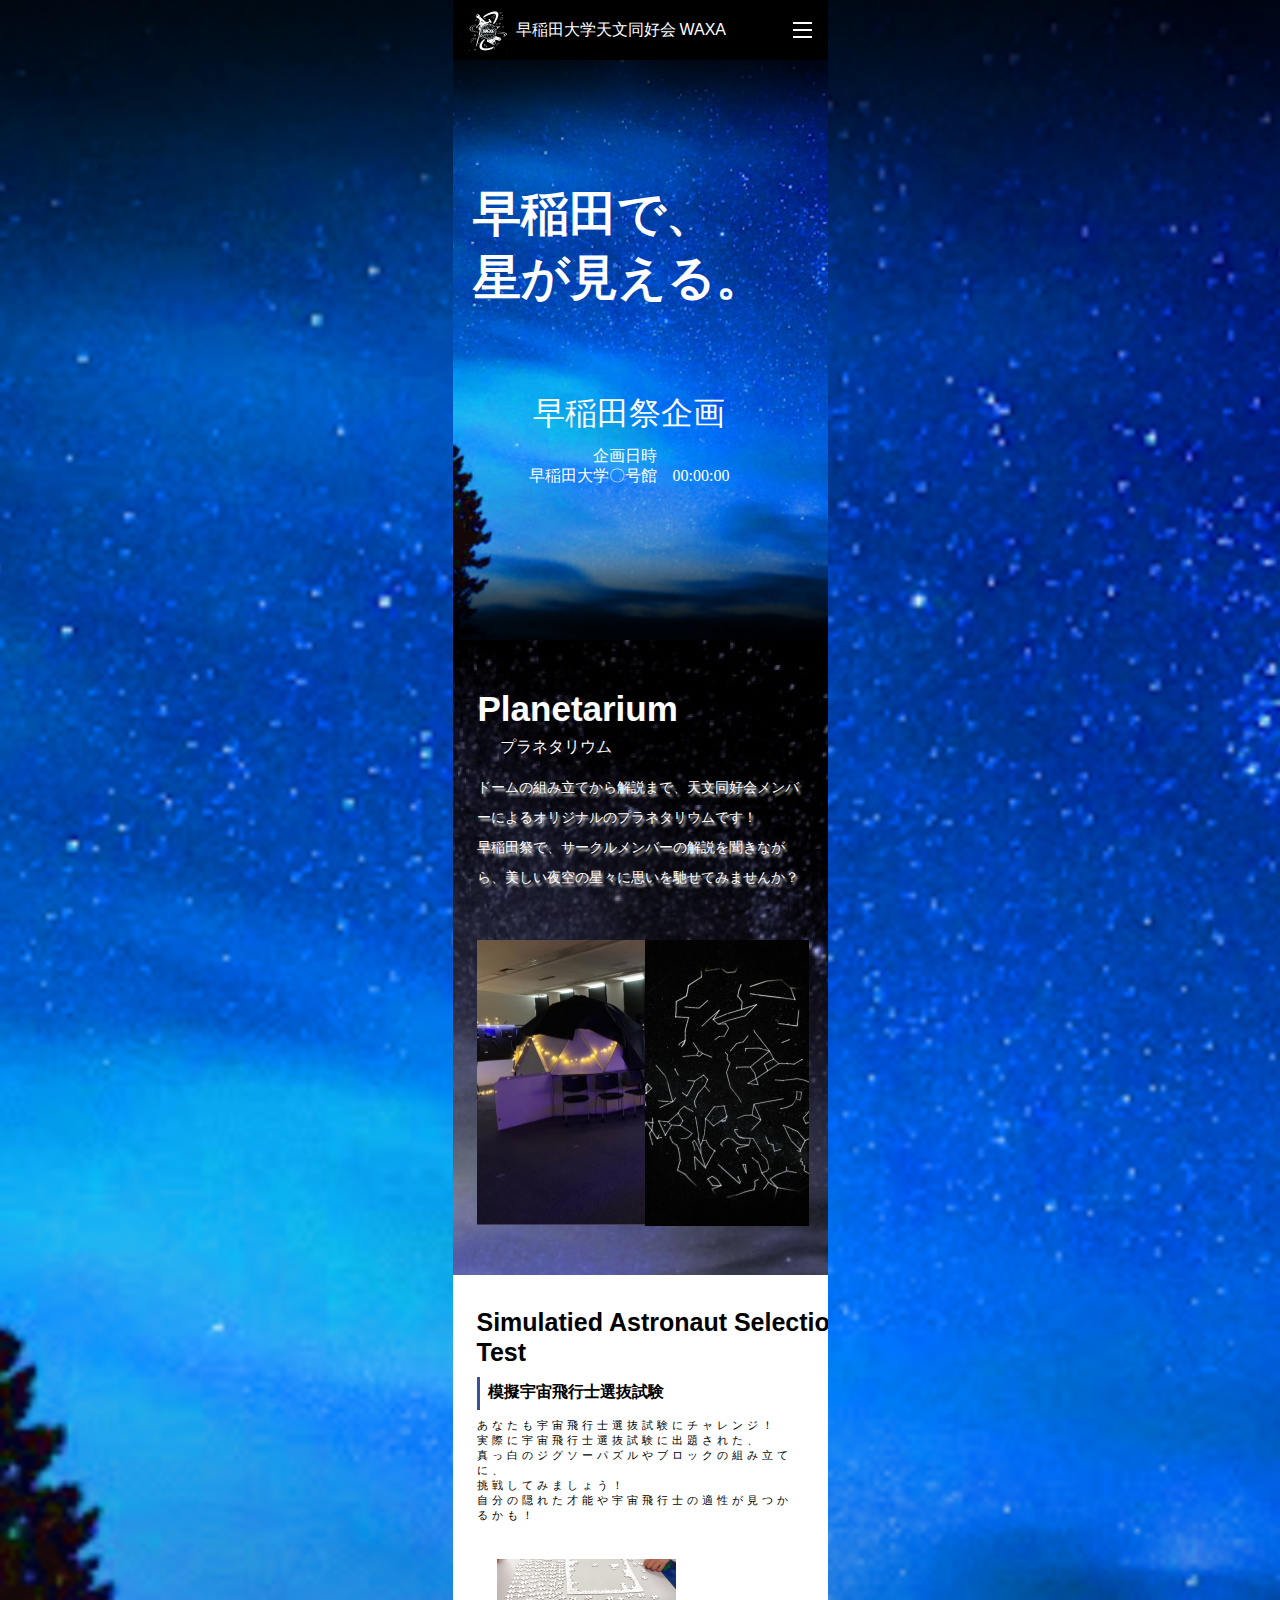
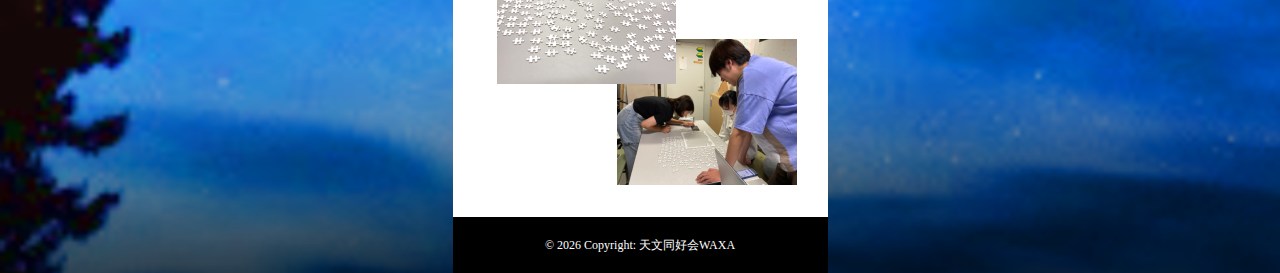
==== wasesai2023.html @ 203a594e "add wasesai-page" ====
<!DOCTYPE html>
<html lang="ja">
  <head>
    <meta charset="UTF-8" />
    <meta http-equiv="X-UA-Compatible" content="IE=edge" />
    <meta name="viewport" content="width=device-width, initial-scale=1.0" />
    <title>早稲田祭企画</title>
    <link
      rel="stylesheet"
      type="text/css"
      href="WAXAFestival.css"
      media="all"
    />
  </head>
  <body>
    <div class=leftcontents>
      <canvas></canvas>

    </div>
    <!--<video src="images/Starry sky.mp4" loop autoplay></video>-->
    <div class="container">
    <!-- ヘッダー　ここから -->
      <header id="header">
      <div class="header_wrapper">
          <div class="header_logoandtitle">
              <a href="index.html"><img src="images/logo-icon-white 1.png" alt="WAXA_logo" id="header_waxa_logo" /></a>
              <a href="index.html">
                  <h1>
                      早稲田大学天文同好会 <span>WAXA</span>
                  </h1>
              </a>
          </div>

          <div class="header_menu-content-pc">
              <ul>
                  <li>
                      <a href="index.html#activity" class="header_menu_hover">活動内容</a>
                  </li>
                  <li>
                      <a href="index.html#information" class="header_menu_hover">情報</a>
                  </li>
                  <li>
                      <a href="index.html#place" class="header_menu_hover">活動場所</a>
                  </li>
                  <li>
                      <a href="https://www.instagram.com/waxa_tenmon/"><img src="src/instagram-logo.svg" class="header_menu_sns_transform" alt="instagram link"></a>
                  </li>
                  <li>
                      <a href="https://twitter.com/waxa_souten"><img src="src/twitter-logo.svg" class="header_menu_sns_transform" alt="Twitter link"></a>
                  </li>
                  <li>
                      <a href="index.html#contact" id="header_application-btn" class="header_menu_btn_transform">入会はこちら</a>
                  </li>
              </ul>
          </div>
      </div>
      <div class="header_hamburger-menu">
          <input type="checkbox" id="header_menu-btn-check" />
          <label for="header_menu-btn-check" class="header_menu-btn"><span></span></label>
          <!-- ここからメニュー -->
          <div class="header_menu-content">
              <ul>
                  <li>
                      <label for="header_menu-btn-check" onclick="location.href='index.html#activity'" class="header_menu_hover">活動内容</label>
                  </li>
                  <li>
                      <label for="header_menu-btn-check" onclick="location.href='index.html#information'">情報</label>
                  </li>
                  <li>
                      <label for="header_menu-btn-check" onclick="location.href='index.html#place'">活動場所</label>
                  </li>
                  <li>
                      <label for="header_menu-btn-check" onclick="location.href='https://www.instagram.com/waxa_tenmon/'">Instagram</label>
                  </li>
                  <li>
                      <label for="header_menu-btn-check" onclick="location.href='https://twitter.com/waxa_souten'">Twitter</label>
                  </li>
                  <li>
                      <label for="header_menu-btn-check" onclick="location.href='index.html#contact'">お問い合わせ</label>
                  </li>
              </ul>
          </div>
          <!--ここまでメニュー-->
      </div>

      </header>
    <!-- ヘッダー　ここまで -->
      <main>
        <img
            class="backimg0"
            src="images/星空top.png"
          />
        <div class="section1">
          <img
            class="backimg1"
            src="images/星空top.png"
          /><!--背景の星空-->
          <h1 class="wasedade">早稲田で、<br>星が見える。</h1><!--タイトル-->
          <!--縦方向に羅列-->
          <p class="wasedasaikikaku">早稲田祭企画</p>
          <p class="kikakunichizi">企画日時</p>
          <p class="placetime">早稲田大学〇号館　00:00:00</p>
          <!--
          <p class="basyoha">場所は</p>
          <div class="box"></div>
          <p class="undertop">____________</p>
          <p class="seirikenha">整理券は</p>
          <div class="box2"></div>
          <div class="kochira">        
            <a href="#section61" class="atag"><p class="kochiratop">こちら</p></a>
            <a href="#section41"class="atag"><p class="kochirabottom" >  こちら</p></a>
          </div>  
          
          <p class="underbottom">_______________</p>

        -->
        </div>
        <div class="section2">
        
          <div class="planeta-shashin-back">
            <h2 class="planeta-title">
              Planetarium
            </h2>
            <div class="planeta-taira">
              <img class="planeta-bou" src="IMG_5804.png" alt="">
                <p class="planeta-sub">
                   プラネタリウム
                 </p>
            </div>
            <p class="planeta-bun">
                ドームの組み立てから解説まで、天文同好会メンバーによるオリジナルのプラネタリウムです！</br>
                早稲田祭で、サークルメンバーの解説を聞きながら、美しい夜空の星々に思いを馳せてみませんか？
            </p>
            <div class="planeta-shashin">
              <img class="planeta-shashin-second" src="images/IMG_5801.png" alt="">
            </div>
          </div>
          
        </div>
        <div class="section3">
          <h2 class="Simulated">Simulatied Astronaut Selection Test</h2>
          <div class="mock">
            <div class="linestand"></div>
            <h2 class="mocktest">模擬宇宙飛行士選抜試験</h2>
          </div>
          <p class="mockexplain">あなたも宇宙飛行士選抜試験にチャレンジ！<br>実際に宇宙飛行士選抜試験に出題された、<br>真っ白のジグソーパズルやブロックの組み立てに、<br>挑戦してみましょう！<br>自分の隠れた才能や宇宙飛行士の適性が見つかるかも！</p>
          <img class="puzzle1" src="images/waxa宇宙飛行士　パズル1.png">
          <img class="puzzle2" src="images/WINKpazuru 2.png">
        </div>
        <!---
        <section id="section41">
        </section>
          <div class="section4" >
          
            <h1 class="Tickets">Tickets</h1>
            <div class="About">
              <div class="linestand2"></div>
              <p class="Abouttickets">整理券について</p>
            </div>
          </div>
        
        <div class="section5">
          <section id="gallery">
            <div class="gallery_container fade">
                <div class="gallery_title">
                    <h2 style="margin: 0" class="gallery_title_h2">Gallery</h2>
                </div>

                <div class="gallery_text">
                    <p><span>活動風景</span></p>
                </div>
            </div>

            <div class="swiper-parent fade">

                <div class="swiper-container">

                    <div class="swiper-wrapper">

                        <div class="swiper-slide"><img src="images/IMG_2893 1.png" alt="Swiper01"></div>
                        <div class="swiper-slide"><img src="images/IMG_2893 1.png" alt="Swiper02"></div>
                        <div class="swiper-slide"><img src="images/IMG_2893 1.png" alt="Swiper03"></div>
                        <div class="swiper-slide"><img src="images/IMG_2893 1.png" alt="Swiper05"></div>
                        <div class="swiper-slide"><img src="images/IMG_2893 1.png" alt="Swiper06"></div>
                        <div class="swiper-slide"><img src="images/IMG_2893 1.png" alt="Swiper01"></div>
                        <div class="swiper-slide"><img src="images/IMG_2893 1.png" alt="Swiper03"></div>
                        <div class="swiper-slide"><img src="images/IMG_2893 1.png" alt="Swiper06"></div>
                    </div>

                    <div class="swiper-pagination"></div>

                    <div class="swiper-button-prev gallery_button_pc_only"></div>

                    <div class="swiper-button-next gallery_button_pc_only"></div>
                </div>
            </div>


          </section>
        </div>
        <section id="section61"></section>
        <div class="section6">
            <img class="backimg2" src="images/539_20230902161349 1.png">
            <h1 class="Place">Place</h1>
            <div class="ToGo">
              <div class="linestand3"></div>
              <p class="Tenzibasho">展示場所への行き方</p>
            
              
                <img class="map1" src="images/map-dummy-sp 3.png">
                <img class="map2" src="images/map-dummy-sp 3.png">
                <img class="map2" src="images/map-dummy-sp 3.png">
                <img class="map2" src="images/map-dummy-sp 3.png">
                <img class="map2" src="images/map-dummy-sp 3.png">
                <p class="mapexplain">展示会場は～～～～～～です。活動の詳細についてはTwitterやInstagramをご覧ください。<br>天文同好会WAXAに、是非星を見に来てください！</p>
            
            </div>
        
      </main>
    -->
      <footer id="footer">
        <div class="footer_wrapper">
            <p>&copy;
                <script type="text/javascript">
                    myDate = new Date();
                    myYear = myDate.getFullYear();
                    document.write(myYear);
                </script>
                Copyright: 天文同好会WAXA
            </p>
        </div>
      </footer>
    <!-- フッター　ここまで -->
    </div>
    <script src="https://cdnjs.cloudflare.com/ajax/libs/Swiper/4.3.3/js/swiper.min.js"></script>
    <script type="text/javascript" src="main.js"></script>
  </body>
  
</html>
---- WAXAFestival.css ----
html {
    scroll-behavior: smooth;
    font-size: 62.5%;
    font-family: "Noto Sans", serif;
    margin: 0;
}

body * {
    font-family: "Noto Sans JP", sans-serif;
    box-sizing: border-box;
    text-decoration: none;
    

}
body{
    margin:0;
}
h2{
    margin:0;
}

@media (min-width:376px){
    body{
        background-color: #000000;
        background-image: url(images/星空top.png);
        background-size:100%;
        z-index:1;
        display:flex;
    }
    .leftcontents{

        width:auto;
        background-color: #0976F5;
        z-index: 2;
    
    }
    .container{
    
    
        max-width:375px;
        margin-left:auto;
        margin-right:auto;
        overflow: hidden;
    
    }
/*   .video0{
        position:absolute;
        z-index:2;
        width:900px;
        display:block;

    }
    .video1{
        display:relative;
    }
*/
}


.leftcontents{
    width:auto;
    display:none;

}
.container{
    
    
    max-width:375px;
    margin-left:auto;
    margin-right:auto;
    overflow: hidden;

}

#header {
    position: sticky;
    z-index: 100;
    top: 0;
    width: 100%;
    height: 6rem;
    background-color: #000000;
    margin:0;
}

.header_wrapper {
    display: flex;
    height: 6rem;
    position: sticky;
    z-index: 90;
    background-color: #000000;
    margin:0;
}

.header_logoandtitle {
    display: flex;
}

#header_waxa_logo {
    width: 3.9rem;
    margin-left: 1.5rem;
    margin-top: 1rem;
}

.header_wrapper h1 {
    font-family: 'Montserrat';
    font-style: normal;
    font-weight: 500;
    font-size: 1.6rem;
    line-height: 2rem;
    margin-left: 0.9rem;
    padding-top: 0.9rem;
    color: #FFFFFF;
}

.header_wrapper span {
    font-weight: 100;
}

.header_menu-content-pc {
    display: none;
}

.header_menu-btn {
    position: absolute;
    z-index: 110;
    top: 0;
    right: 0;
    display: flex;
    height: 6rem;
    width: 5rem;
    justify-content: center;
    align-items: center;
}

.header_menu-btn span,
.header_menu-btn span:before,
.header_menu-btn span:after {
    content: '';
    display: block;
    height: 0.2rem;
    width: 1.9rem;
    background-color: #ffffff;
    position: absolute;
}

.header_menu-btn span:before {
    bottom: 0.7rem;
}

.header_menu-btn span:after {
    top: 0.7rem;
}

#header_menu-btn-check:checked~.header_menu-btn span {
    background-color: rgba(255, 255, 255, 0);
    /*メニューオープン時は真ん中の線を透明にする*/
}

#header_menu-btn-check:checked~.header_menu-btn span::before {
    bottom: 0;
    transform: rotate(45deg);
}

#header_menu-btn-check:checked~.header_menu-btn span::after {
    top: 0;
    transform: rotate(-45deg);
}

#header_menu-btn-check {
    display: none;
}

.header_menu-content {
    width: 100%;
    height: auto;
    position: absolute;
    bottom: 100%;
    z-index: 80;
    background-color: #000000;
    transition: all 0.5s;
    padding-bottom: 1.7rem;
    margin:0;
}

.header_menu-content ul {
    display: list-item;
    list-style: none;
    padding: 0;
    margin: 0;
}

.header_menu-content ul li {
    text-align: center;
    list-style: none;
}

.header_menu-content ul li label {
    display: block;
    width: 100%;
    font-size: 1.5rem;
    box-sizing: border-box;
    color: #ffffff;
    text-decoration: none;
    padding: 9px 15px 10px 0;
    position: relative;
    font-family: 'Noto Sans JP';
    font-style: normal;
    font-weight: 500;
    line-height: 2.3rem;
}

.header_menu-content ul li label:hover {   
    color: #3A5199;
}    

.header_menu-content ul li a::before {
    content: "";
    width: 0.7rem;
    height: 0.7rem;
    border-top: solid 0.2rem #ffffff;
    border-right: solid 0.2rem #ffffff;
    transform: rotate(45deg);
    position: absolute;
    right: 1.1rem;
    top: 1.6rem;
}

#header_menu-btn-check:checked~.header_menu-content {
    bottom: calc(100% - 32.9rem);
    /*メニューを画面内へ*/
}
.backimg0{
    display:none;
}
.video0{
    display:none;
}

.section1{
    position:relative;
    display:flex;
    height:580px;
}
.backimg1{
    position:absolute;
    width:100%;
    height:580px;
}
.wasedade{
    position:absolute;
    font-size: 48px;
    height:140px;
    width:375px;
    padding:90px 0px 0px 20px;
    color:#ffffff;
    font-family: 'Noto Serif JP', serif;
}
.wasedasaikikaku{
    position:absolute;
    font-size:32px;
    width:375px;
    height:68px;
    color:#ffffff;
    font-family: 'Noto Serif JP', serif;
    padding:300px 0px 0px 80px;


}
.kikakunichizi{
    position:absolute;
    font-size:16px;
    width:375px;
    height:50px;
    color:#ffffff;
    font-family: 'Noto Serif JP', serif;
    padding:370px 0px 0px 140px;
}
.placetime{
    position:absolute;
    font-size:16px;
    width:375px;
    height:50px;
    color:#ffffff;
    font-family: 'Noto Serif JP', serif;
    padding:390px 0px 0px 76px;
}
.basyoha{
    position:absolute;
    font-size:13px;
    width:375px;
    height:50px;
    color:#ffffff;
    font-family: 'Noto Serif JP', serif;
    padding:420px 0px 0px 135px;
}
.kochiratop{
/*    display:block;
    position:absolute;
    font-size:13px;
    width:375px;
    height:50px;
    color:#0976F5;
    font-family: 'Noto Serif JP', serif;
    padding:432px 0px 0px 175px;
*/  
    position:relative;
    display:block;
    font-size:13px;
    font-family: 'Noto Serif JP', serif;
    color: #0976F5;
    padding-top:11px;
    margin:0px 150px 0px 0px;
    z-index: 6;
}
.kochira{
    width:375px;
    height:400px;
    padding-top:420px;
    padding-left:175px;

}
.undertop{
    position:absolute;
    font-size:13px;
    width:60px;
    height:4px;
    color:#ffffff;
    font-family: 'Noto Serif JP', serif;
    padding:420px 0px 0px 123px;
    

}
.atag{
    display:block;
    z-index: 8;
}
.box {
    position:absolute;

    width        : 40px;
    height       : 16px;
    background   : #ffffff;
    margin:434px 0px 0px 175px;
  }
.seirikenha{
    position:absolute;
    font-size:13px;
    width:375px;
    height:50px;
    color:#ffffff;
    font-family: 'Noto Serif JP', serif;
    padding:442px 0px 0px 128px;
}
.kochirabottom{
    display:block;
    position:relative;
    font-size:13px;
    color:#0976F5;
    padding-top:2px;
    padding-left:6px;
    margin:0px;
    font-family: 'Noto Serif JP', serif;
    z-index: 6;
    margin:0px 150px 0px 0px;

}
.underbottom{
    position:absolute;
    font-size:13px;
    width:375px;
    height:4px;
    color:#ffffff;
    font-family: 'Noto Serif JP', serif;
    padding:443px 0px 0px 123px;
}

.box2{
    position:absolute;
    width: 40px;
    height: 16px;
    background: #ffffff;
    margin:456px 0px 0px 181px;
  }
.secion2{
    background-color: #ffffff;
}
.planeta-shashin-back{
    background-color: #ffffff;

    background-image: url(images/IMG_5803.png);    /* 背景画像指定 */
    background-repeat:  no-repeat;                              /* 背景の繰り返し設定 */ 
    width: 375px;
    height: 667px;         /* 背景の位置指定 */
}

.planeta-title{
    font-size: 35px;
    height: 49px;
    width: 228px;
    color: white;
    font-weight: 700;
    margin-left: 25px;
    padding-top: 13%;
}

.planeta-taira{
    display: flex;
}
.planeta-bou{
    
    width: 3px;
    height: 33px;
    transform: rotate(0deg);
    flex-shrink: 0;
    margin-left: 26px;
    color: #ffffff;
}
.planeta-sub{
    width: 112px;
    height: 26.174px;
    font-size: 16px;
    font-family: "Noto Sans JP";
    font-weight: 500;
    color: #FFFFFF;
    margin-top: 5px;
    padding-top:43px;
    margin-left: 18.29px;
}


.planeta-bun{
    width: 327px;
    height: 136.559px;
    font-size: 14px;
    font-family: Noto Sans JP;
    font-weight: 400;
    line-height: 30px;
    color: #FFFFFF;
    margin-top: 20px;
    margin-left: 24px;
    margin-bottom: 30px;
    filter: drop-shadow(100%);
    text-shadow: 2.5px 2.5px 2.5px #FFFFFF;
}

.planeta-shashin{
    background-image: url(images/IMG_5802.png);    /* 背景画像指定 */
    background-repeat:  no-repeat;                              /* 背景の繰り返し設定 */ 
    width: 327px;
    height: 285.56px;         /* 背景の位置指定 */
    margin-left: 24px;
}


.planeta-shashin-second{
    width: 164px;
    height: 286px;
    margin-left: 168px;
}

.section3{
    background-color: #ffffff;
    position:relative;
    height:510px;
    padding-left:24px;

}
.Simulated{
    background-color: #ffffff;
    position:relative;
    width: 375px;
    height: 50px;
    font-size:25px;
    font-weight:bold;
    line-height:30px;
}
.mock{
    display:flex;
    margin-top:20px;
    height:30px;
}
.linestand{
    position:relative;
    width: 3px;
    height: 33px;
    background: #3A5199;
}
.mocktest{
    position:relative;
    height: 25px;
    font-size:16px;
    padding-top:5px;
    padding-left:8px;
    font-family: "Noto Sans JP";

}
.mockexplain{
    position:relative;
    height: 50px;
    padding-right: 24px;
    font-size:11px;
    font-weight:500;
    letter-spacing: 4px;
    font-family: "Noto Sans JP";
}
.puzzle1{
    position:absolute;
    padding-top:160px;
    padding-left:140px;

}
.puzzle2{
    position:absolute;
    padding-top:80px;
    padding-left:20px;
}
#section41{
    position:relative;
    background-color: #ffffff;
    height:2px;
    margin:0;
}
#section61{
    position:relative;
    background-color: #ffffff;
    height:50px;
    margin:0;
}
.section4{
    position:relative;
    background-color: black;
    height:250px;
    margin:0;
}
.Tickets{
    color:#ffffff;
    position:relative;
    height: 50px;
    padding-top: 24px;
    padding-left:24px;
    font-size:35px;
    font-weight:bold;
    font-family: "Montserrat";
    margin:0;


}
.About{
    margin-top:20px;
    display:flex;

}
.linestand2{
    position:relative;
    width: 3px;
    height: 33px;
    background: #3A5199;
    margin-left:24px;

}
.Abouttickets{
    position:relative;
    height: 25px;
    font-size:16px;
    padding-left:8px;
    padding-top:4px;
    font-family: "Noto Sans JP";
    color:#ffffff;
    margin:0;



}
/*-----------------------------------------------
活動風景
-----------------------------------------------*/

#gallery {
    width: 100%;
    background: rgb(255, 255, 255);
    padding: 60px 0;
    position: relative;
    margin: auto;
}

#gallery .gallery_container {
    margin-bottom: 30px;
}

#gallery .gallery_title_h2 {
    font-size: 3.5rem;
    font-family: 'Montserrat';
    margin: 0;
}

#gallery .gallery_title {
    text-align: center;
}

#gallery .gallery_text {
    text-align: center;
    font-size: 1.6rem;
}

#gallery p span {
    display: inline-block;
    border-top: #3A5199 solid 2px;
    padding-top: 5px;
    margin-top: 5px;
}

#gallery .gallery_button_pc_only {
    display: none;
}


/* 全体のスタイル */

.swiper-wrapper {
    width: 100%;
    height: 250px;
}


/* 全スライド共通スタイル */

.swiper-slide {
    color: #ffffff;
    width: 78.93vw;
    height: 296px;
    text-align: center;
    line-height: 110px;
}


/* ページネーションのサイズと色 */

.swiper-pagination-bullet {
    background-color: black;
    height: 14px;
    width: 14px;
}

.swiper-container-horizontal>.swiper-pagination-bullets .swiper-pagination-bullet-active {
    position: relative;
}

.swiper-container-horizontal>.swiper-pagination-bullets .swiper-pagination-bullet-active::before {
    content: '';
    display: block;
    width: 24px;
    height: 24px;
    background-color: #000000;
    border-radius: 50%;
    position: absolute;
    top: -5px;
    left: -5px;
}

.swiper-container-horizontal>.swiper-pagination-bullets .swiper-pagination-bullet-active::after {
    content: '';
    display: block;
    width: 14px;
    height: 14px;
    border: #FFFFFF solid 3px;
    border-radius: 50%;
    position: absolute;
    top: -3px;
    left: -3px;
}

.swiper-container-horizontal>.swiper-pagination-bullets .swiper-pagination-bullet {
    margin: 0 12px;
}

.swiper-pagination {
    position: relative !important;
}


/* 幅・高さを指定 */

.swiper-button-prev,
.swiper-button-next {
    height: 50px;
    width: 50px;
}

.swiper-button-prev,
.swiper-button-next {
    background-size: 50px 50px;
}


/* 前に戻る画像パス */

.swiper-button-prev {
    background-image: url(src/page-prev.png);
}


/* 次に進む画像パス */

.swiper-button-next {
    background-image: url(src/page-next.png);
}

.swiper-button-next {
    right: 15px;
}

.swiper-button-prev {
    left: 15px;
}


.section6{
    position:relative;
    height:1850px;


}
.backimg2{
    position:absolute;
    width:100%;


}
.Place{
    position:absolute;
    color:#ffffff;
    font-size: 35px;
    font-weight: bold;
    padding-top: 24px;
    margin:0;
    padding-left:24px;

}
.Togo{
    position:absolute;
    display:flex;
}
.linestand3{
    position:absolute;
    width: 3px;
    height: 33px;
    margin-top: 80px;
    margin-left:24px;
    background: #3A5199;

}
.Tenzibasho{
    position:absolute;
    height: 25px;
    font-size:16px;
    padding-top: 81px;
    padding-left:40px;
    font-family: "Noto Sans JP";
    color:#ffffff;
    margin:0;

}
.map1{
    position:relative;
    padding-top:140px;
    padding-left:24px;

}
.map2{
    position:relative;
    padding-top:30px;
    padding-left:24px;

}

.mapexplain{
    position:absolute;
    height: 50px;
    padding-right:24px;
    font-size:14px;
    padding-top: 81px;
    line-height: 24px;
    padding-left:24px;
    font-family: "Noto Sans JP";
    color:#ffffff;
    margin:0;

}
.footer_wrapper {
    width: 100%;
    height: 5.6rem;
    display: flex;
    align-items: center;
    justify-content: center;
    background-color: #000000;
}

.footer_wrapper p {
    font-family: 'Noto Sans JP';
    font-style: normal;
    font-weight: 400;
    font-size: 12px;
    line-height: 17px;
    color: #FFFFFF;
}
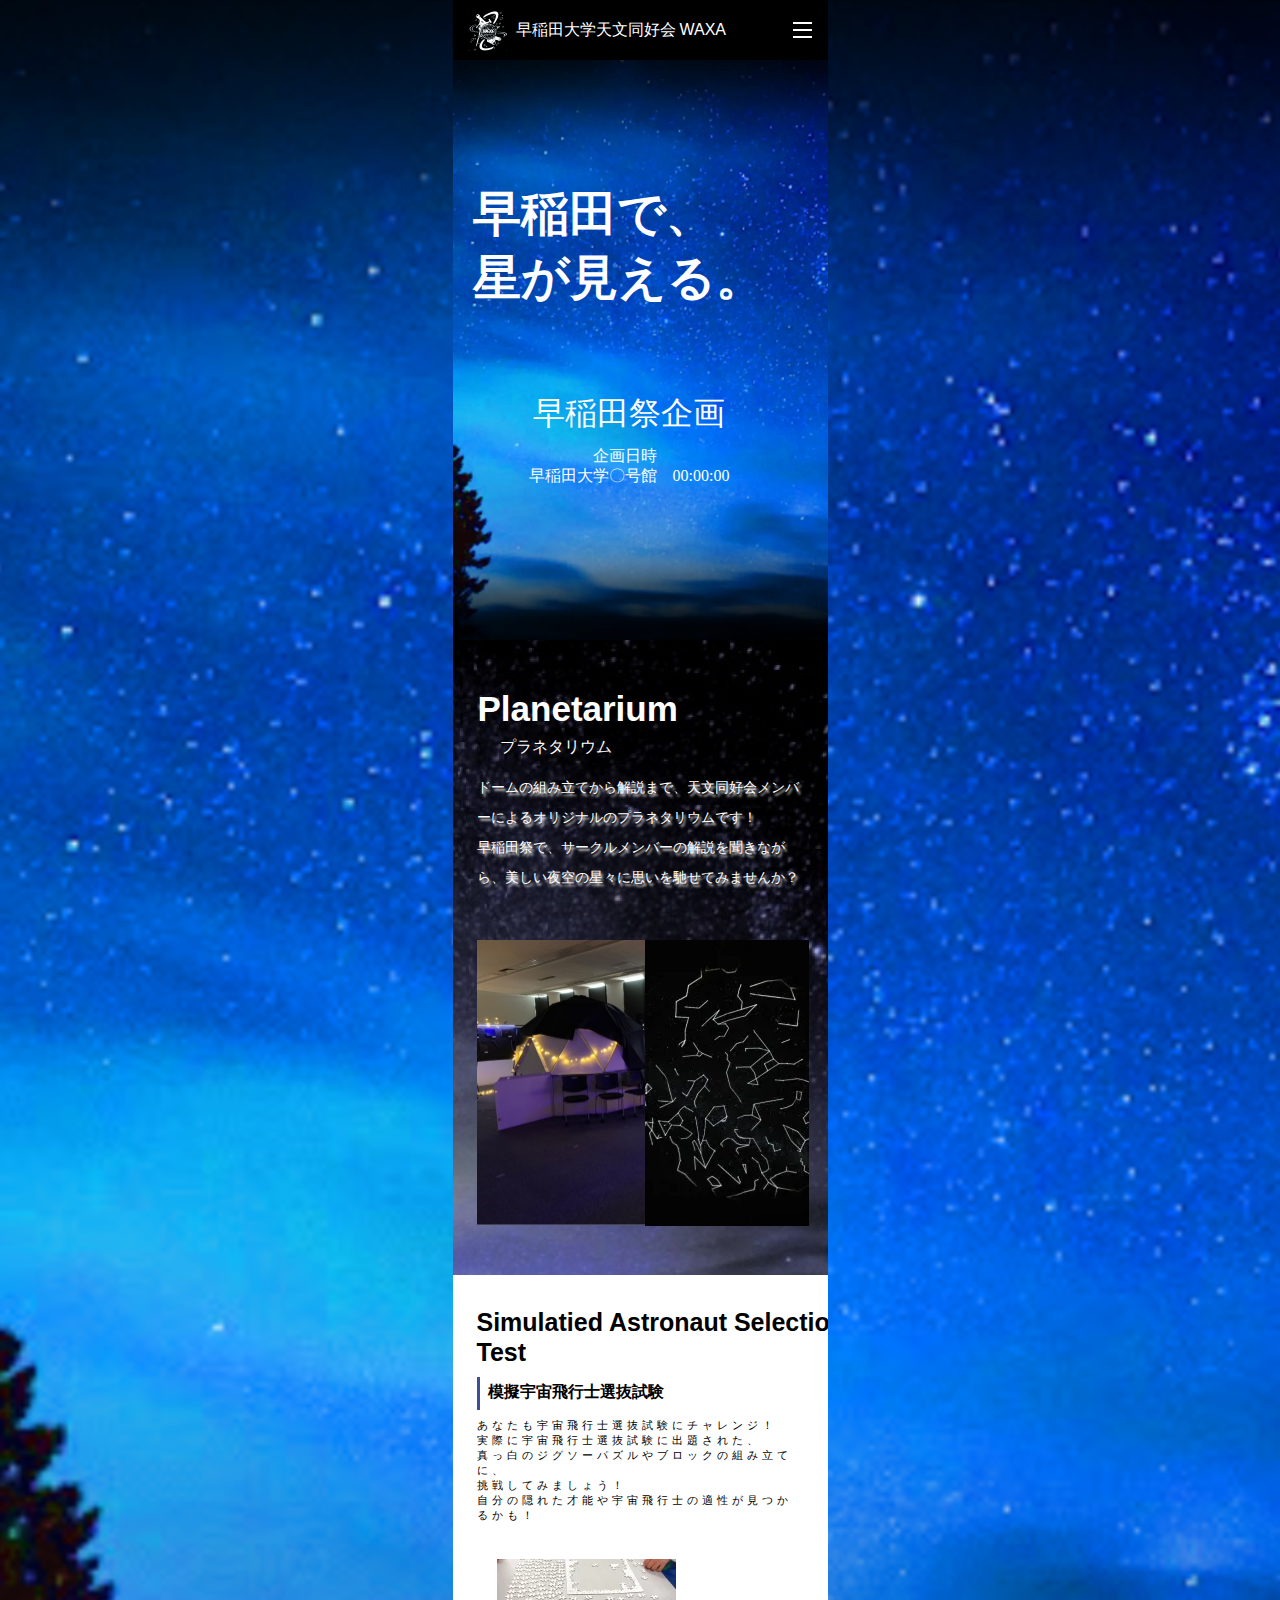
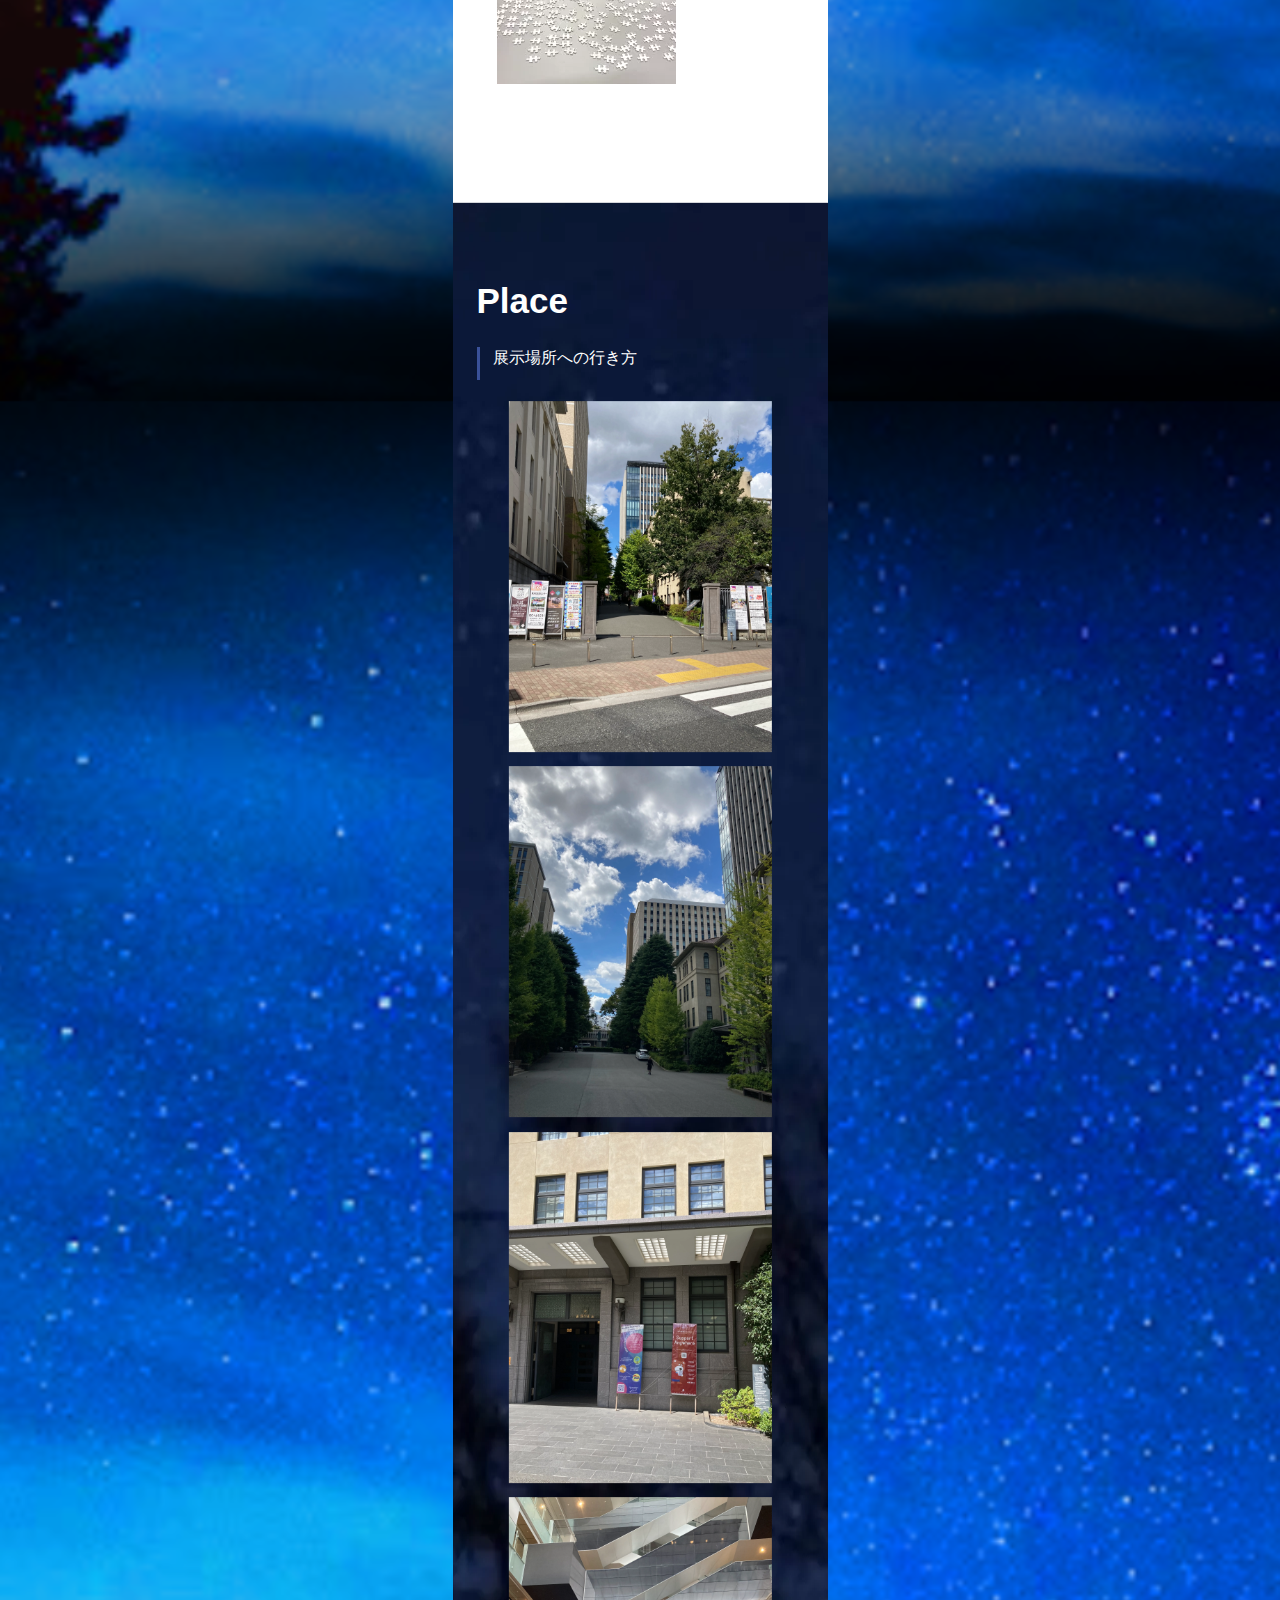
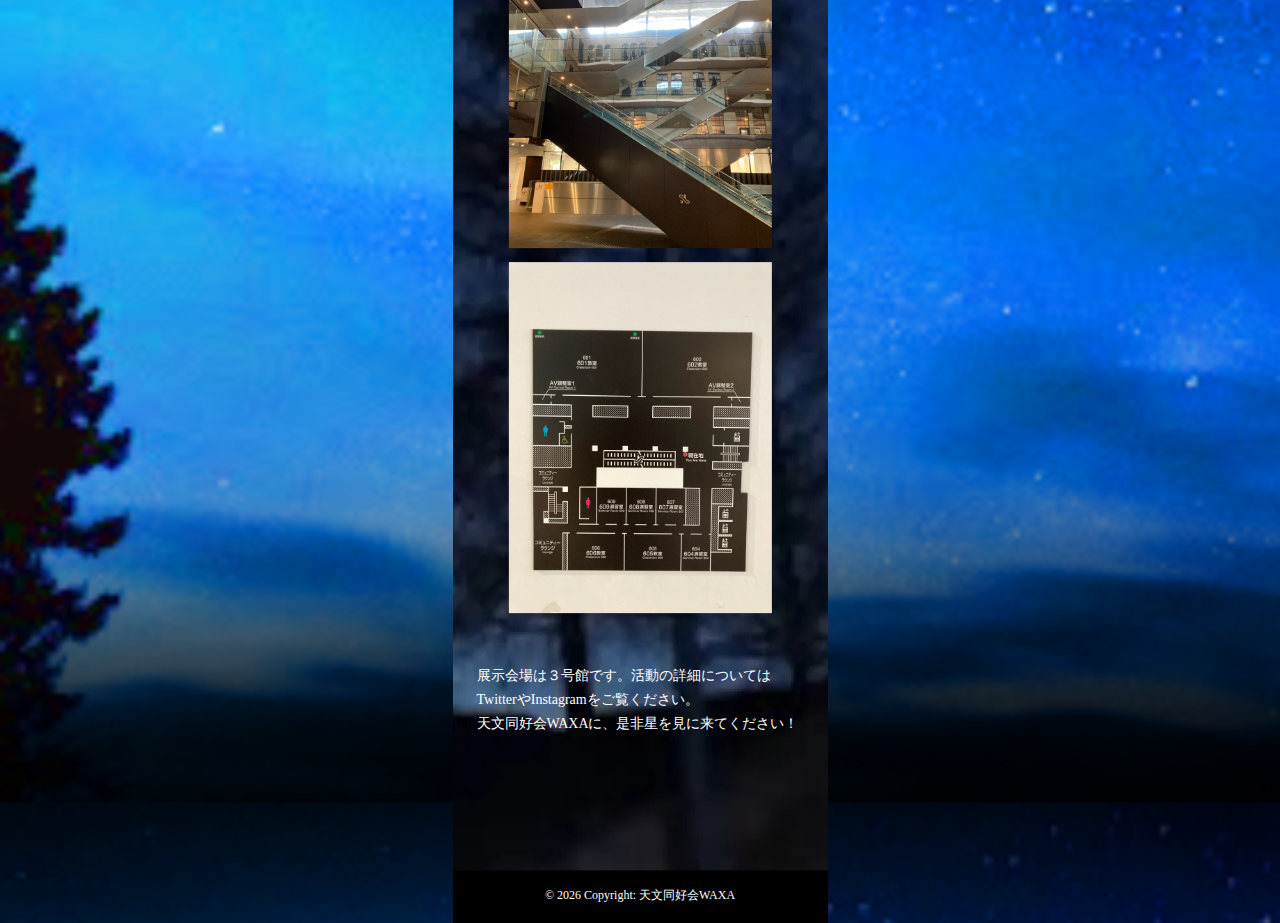
==== commit 51cf3848: "行き方の画像案内更新です" ====
--- a/wasesai2023.html
+++ b/wasesai2023.html
@@ -88,12 +88,12 @@
       <main>
         <img
             class="backimg0"
-            src="images/星空top.png"
+            src="images/星空top.webp"
           />
         <div class="section1">
           <img
             class="backimg1"
-            src="images/星空top.png"
+            src="images/星空top.webp"
           /><!--背景の星空-->
           <h1 class="wasedade">早稲田で、<br>星が見える。</h1><!--タイトル-->
           <!--縦方向に羅列-->
@@ -122,7 +122,7 @@
               Planetarium
             </h2>
             <div class="planeta-taira">
-              <img class="planeta-bou" src="IMG_5804.png" alt="">
+              <img class="planeta-bou" src="IMG_5804.webp" alt="">
                 <p class="planeta-sub">
                    プラネタリウム
                  </p>
@@ -132,7 +132,7 @@
                 早稲田祭で、サークルメンバーの解説を聞きながら、美しい夜空の星々に思いを馳せてみませんか？
             </p>
             <div class="planeta-shashin">
-              <img class="planeta-shashin-second" src="images/IMG_5801.png" alt="">
+              <img class="planeta-shashin-second" src="images/IMG_5801.webp" alt="">
             </div>
           </div>
           
@@ -144,8 +144,8 @@
             <h2 class="mocktest">模擬宇宙飛行士選抜試験</h2>
           </div>
           <p class="mockexplain">あなたも宇宙飛行士選抜試験にチャレンジ！<br>実際に宇宙飛行士選抜試験に出題された、<br>真っ白のジグソーパズルやブロックの組み立てに、<br>挑戦してみましょう！<br>自分の隠れた才能や宇宙飛行士の適性が見つかるかも！</p>
-          <img class="puzzle1" src="images/waxa宇宙飛行士　パズル1.png">
-          <img class="puzzle2" src="images/WINKpazuru 2.png">
+          <img class="puzzle1" src="images/waxa宇宙飛行士　パズル1.webp">
+          <img class="puzzle2" src="images/WINKpazuru 2.webp">
         </div>
         <!---
         <section id="section41">
@@ -198,26 +198,27 @@
 
           </section>
         </div>
+      -->
         <section id="section61"></section>
         <div class="section6">
-            <img class="backimg2" src="images/539_20230902161349 1.png">
+            <img class="backimg2" src="images/539_20230902161349 1.webp">
             <h1 class="Place">Place</h1>
             <div class="ToGo">
               <div class="linestand3"></div>
               <p class="Tenzibasho">展示場所への行き方</p>
             
               
-                <img class="map1" src="images/map-dummy-sp 3.png">
-                <img class="map2" src="images/map-dummy-sp 3.png">
-                <img class="map2" src="images/map-dummy-sp 3.png">
-                <img class="map2" src="images/map-dummy-sp 3.png">
-                <img class="map2" src="images/map-dummy-sp 3.png">
-                <p class="mapexplain">展示会場は～～～～～～です。活動の詳細についてはTwitterやInstagramをご覧ください。<br>天文同好会WAXAに、是非星を見に来てください！</p>
+                <img class="map1" src="images/IMG_7485.webp">
+                <img class="map2" src="images/IMG_7495.webp">
+                <img class="map2" src="images/IMG_7489.webp">
+                <img class="map2" src="images/IMG_7490.webp">
+                <img class="map2" src="images/IMG_7494.webp">
+                <p class="mapexplain">展示会場は３号館です。活動の詳細についてはTwitterやInstagramをご覧ください。<br>天文同好会WAXAに、是非星を見に来てください！</p>
             
             </div>
         
       </main>
-    -->
+
       <footer id="footer">
         <div class="footer_wrapper">
             <p>&copy;
--- a/WAXAFestival.css
+++ b/WAXAFestival.css
@@ -716,13 +716,15 @@
 
 .section6{
     position:relative;
-    height:1850px;
+    height:2200px;
 
 
 }
 .backimg2{
     position:absolute;
     width:100%;
+    padding-top: 120px;
+    transform: scaleY(1.21);
 
 
 }
@@ -731,7 +733,7 @@
     color:#ffffff;
     font-size: 35px;
     font-weight: bold;
-    padding-top: 24px;
+    padding-top: 14px;
     margin:0;
     padding-left:24px;
 
@@ -762,14 +764,19 @@
 }
 .map1{
     position:relative;
-    padding-top:140px;
+    margin-top:190px;
     padding-left:24px;
+    width:100%;
+    transform:rotate(-90deg);
 
 }
 .map2{
     position:relative;
-    padding-top:30px;
+    margin-top:100px;
     padding-left:24px;
+    width:100%;
+    transform:rotate(-90deg);
+
 
 }
 
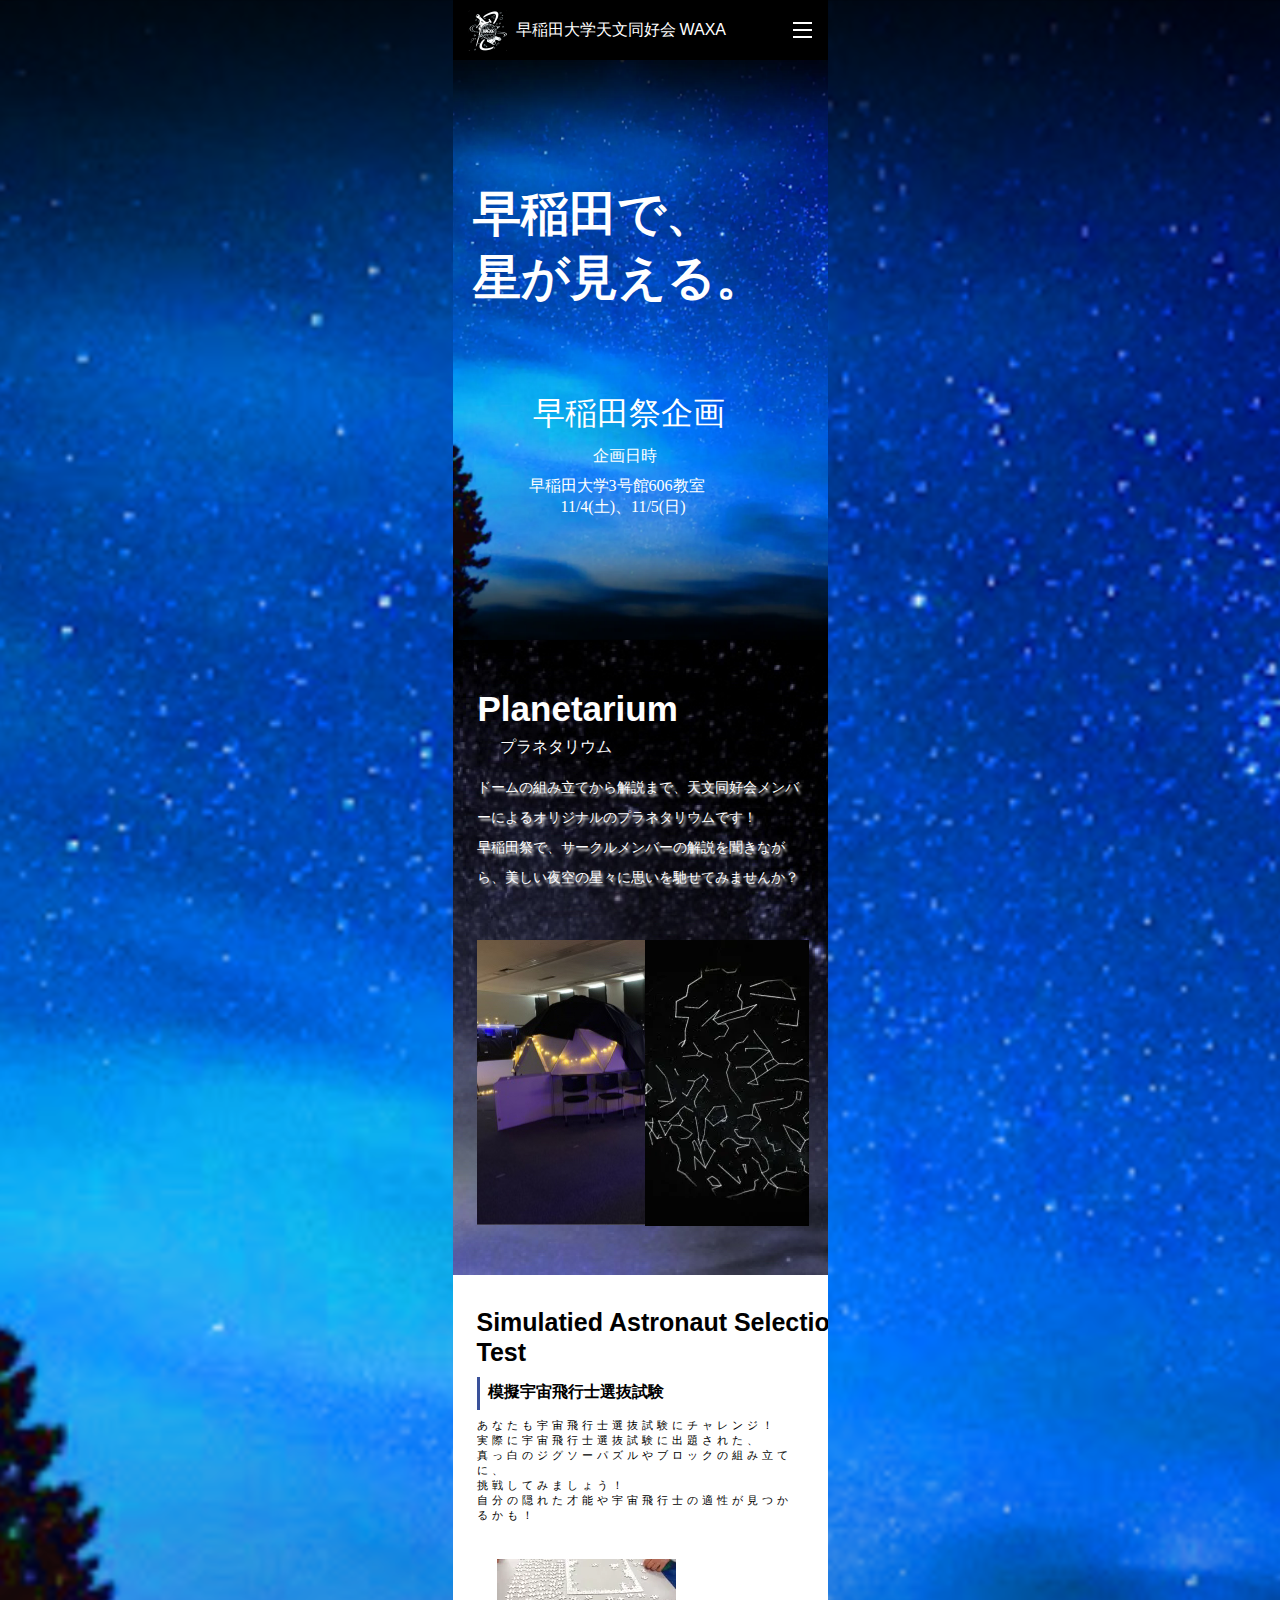
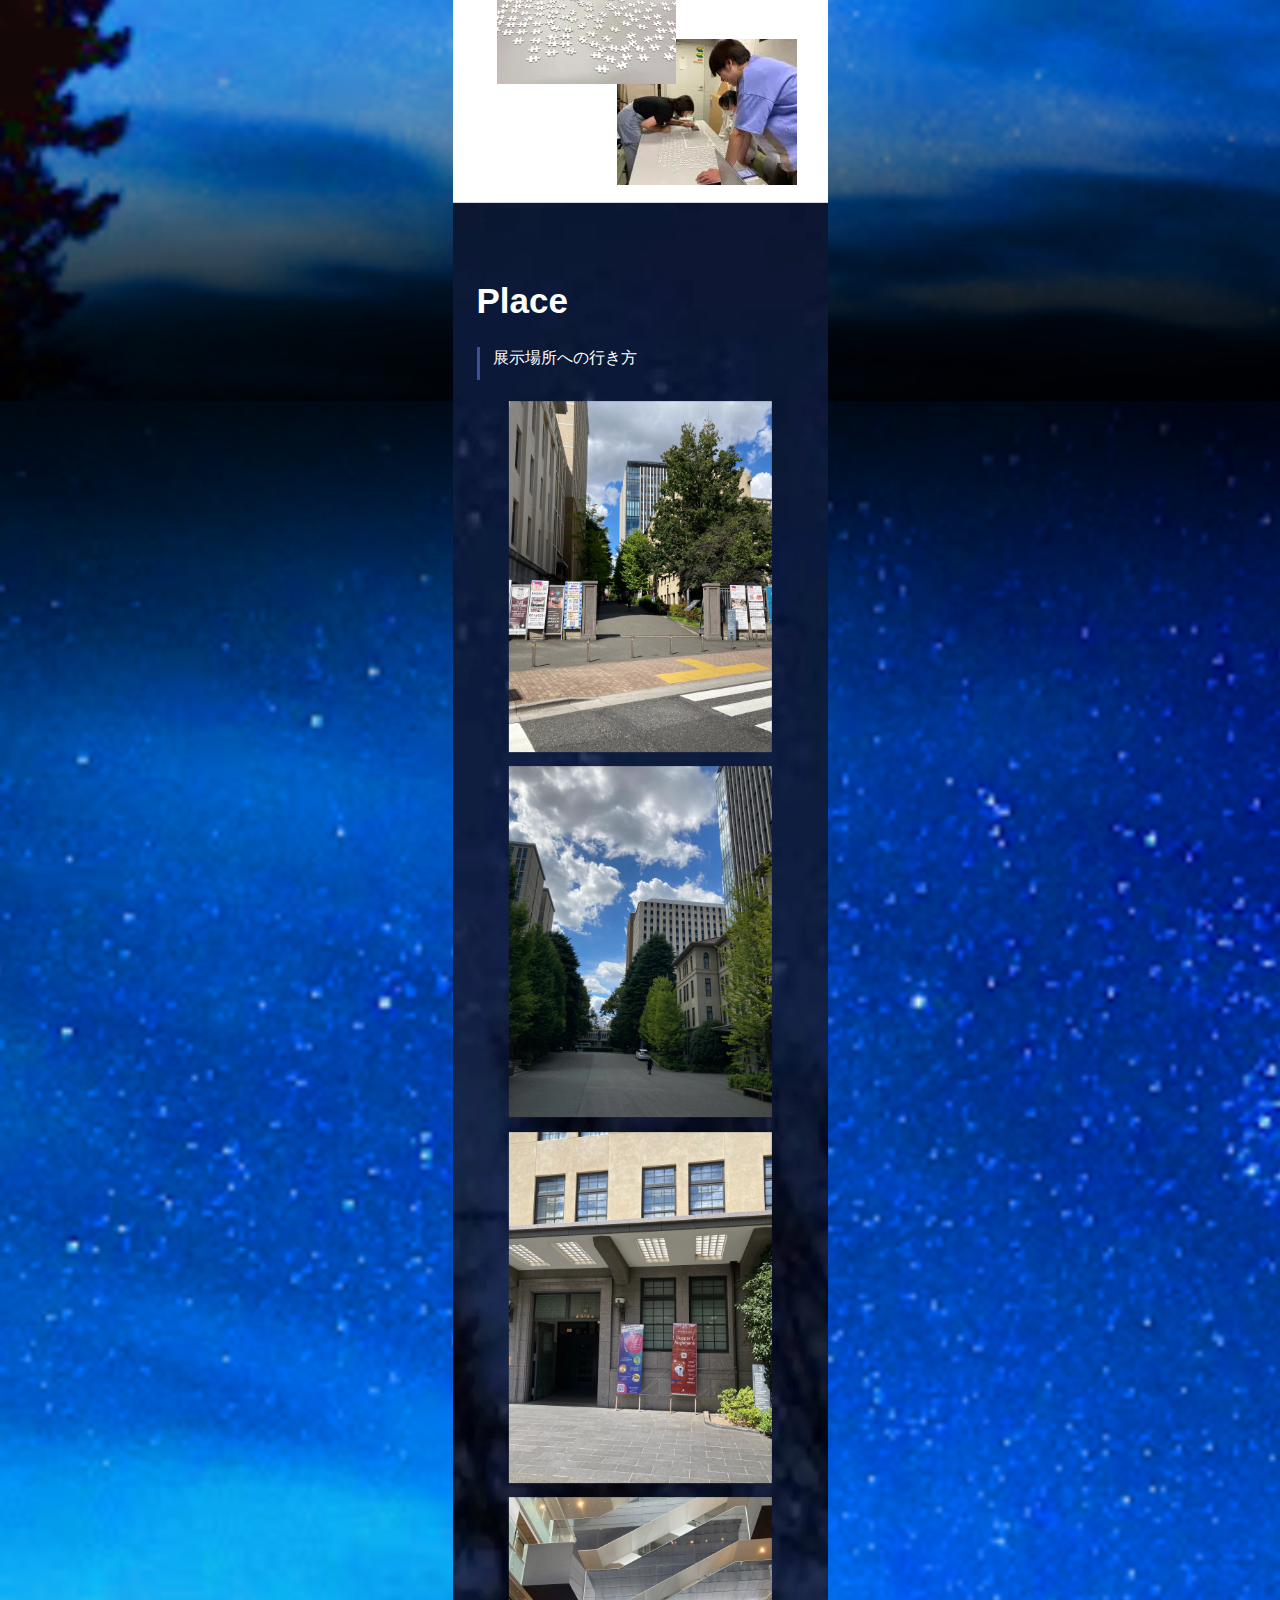
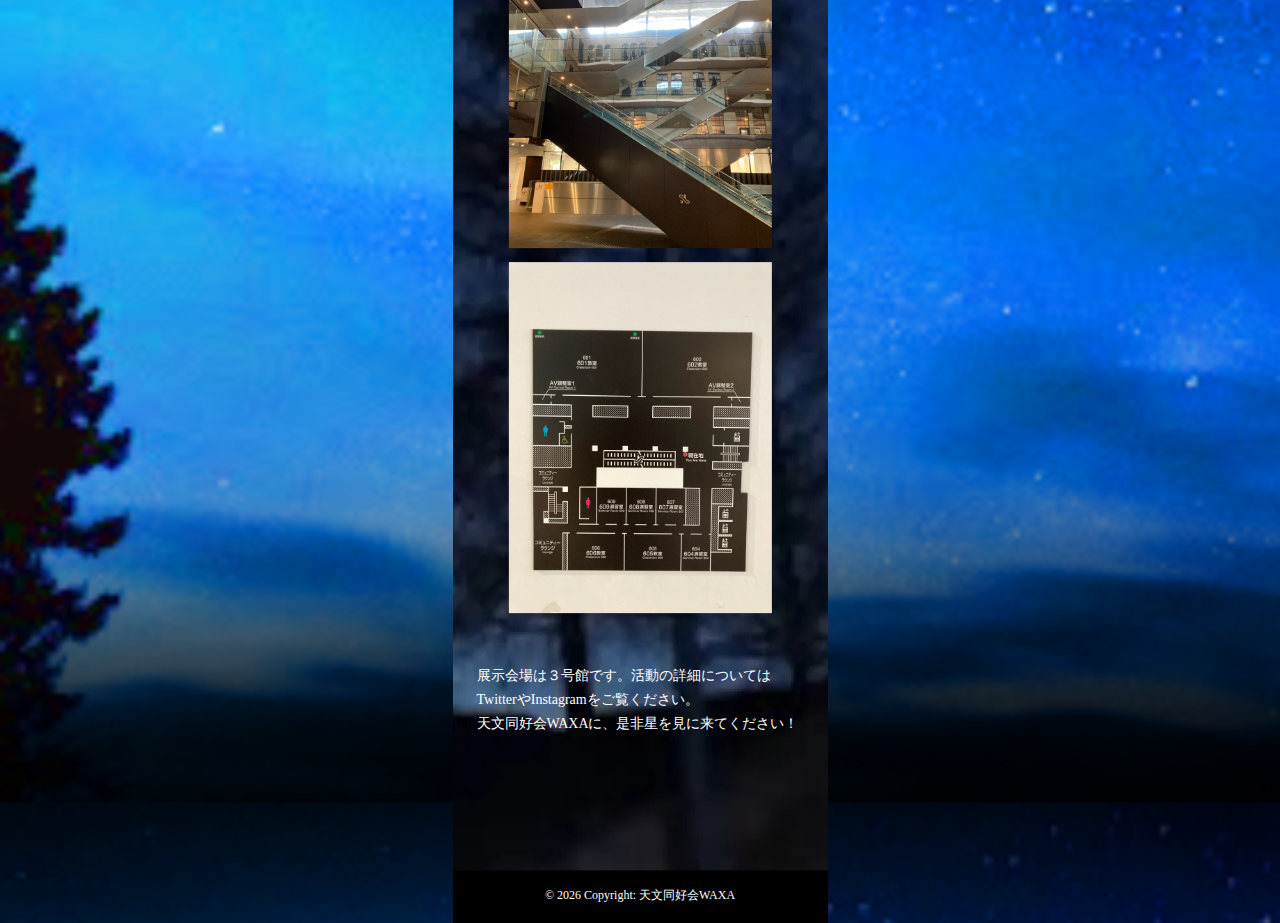
==== commit 78482f37: "fixed image path, add place, date." ====
--- a/wasesai2023.html
+++ b/wasesai2023.html
@@ -4,7 +4,8 @@
     <meta charset="UTF-8" />
     <meta http-equiv="X-UA-Compatible" content="IE=edge" />
     <meta name="viewport" content="width=device-width, initial-scale=1.0" />
-    <title>早稲田祭企画</title>
+    <title>【早稲田祭2023】天文サークルのプラネタリウム展示 早稲田で星をみよう</title>
+    <meta name="description" content="天文同好会WAXAは2023年早稲田祭にて、プラネタリウム展示と宇宙飛行士選抜試験の模擬試験の企画を行います。早稲祭の喧騒から一歩足を休めて、宇宙の世界に浸ってはいかが？日程やチケット(整理券)情報はこちらから。">
     <link
       rel="stylesheet"
       type="text/css"
@@ -99,7 +100,7 @@
           <!--縦方向に羅列-->
           <p class="wasedasaikikaku">早稲田祭企画</p>
           <p class="kikakunichizi">企画日時</p>
-          <p class="placetime">早稲田大学〇号館　00:00:00</p>
+          <p class="placetime">早稲田大学3号館606教室<br>　　11/4(土)、11/5(日)</p>
           <!--
           <p class="basyoha">場所は</p>
           <div class="box"></div>
--- a/WAXAFestival.css
+++ b/WAXAFestival.css
@@ -282,7 +282,7 @@
     height:50px;
     color:#ffffff;
     font-family: 'Noto Serif JP', serif;
-    padding:390px 0px 0px 76px;
+    padding: 400px 0px 0px 76px;
 }
 .basyoha{
     position:absolute;
